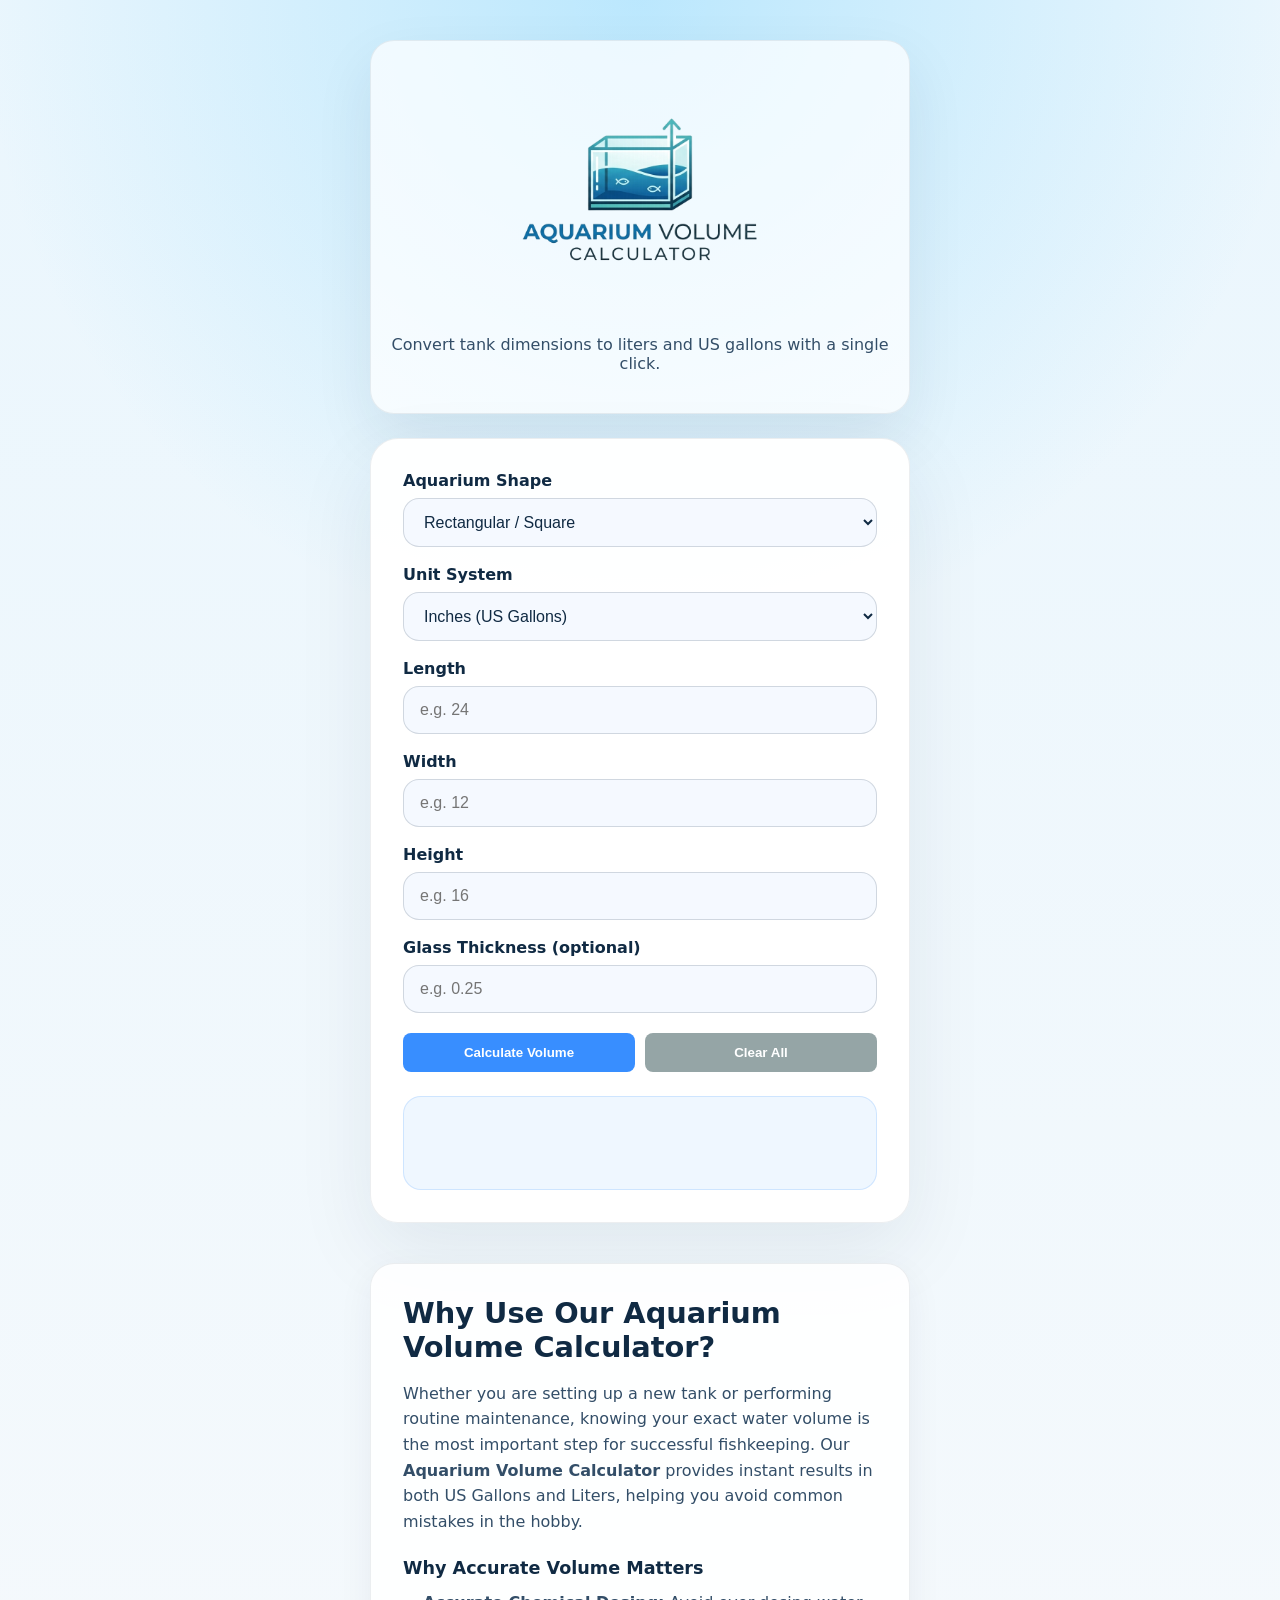
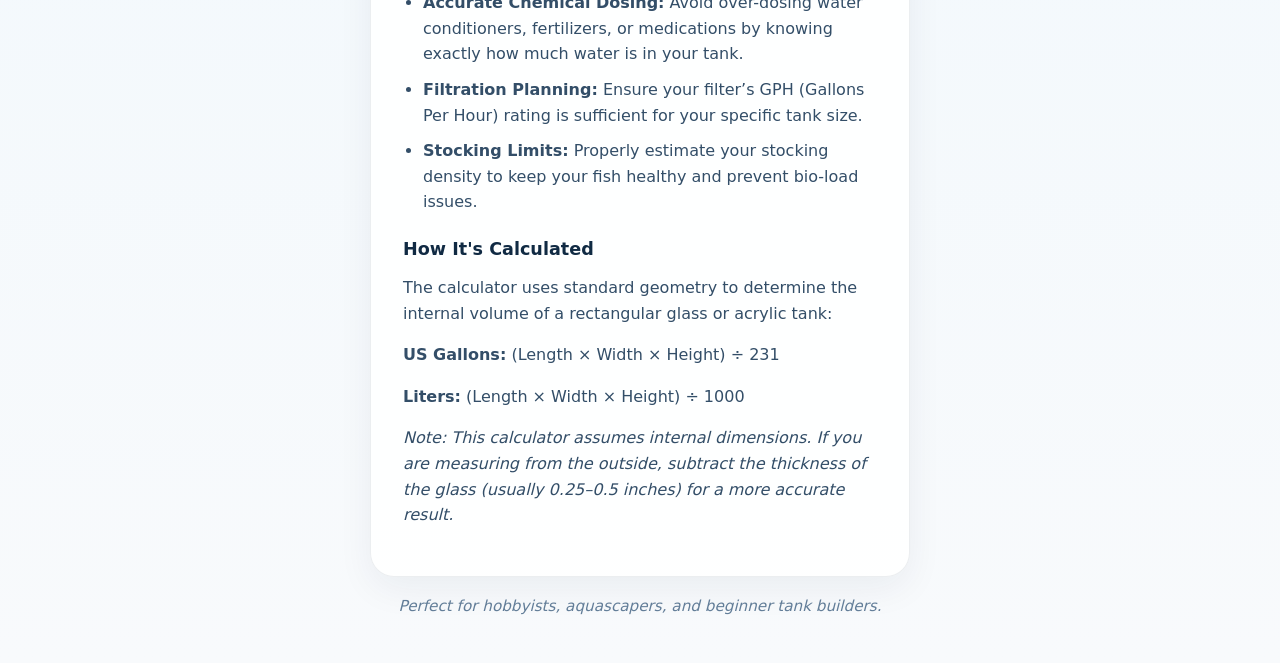
==== index.html @ 4af8f223 "Add files via upload" ====
﻿<!DOCTYPE html>
<html lang="en">
<head>
    <meta charset="UTF-8">
    <meta name="viewport" content="width=device-width, initial-scale=1.0">
    <title>Aquarium Volume Calculator: Liters & US Gallons | Fish Tank Size</title>
    <meta name="description" content="Use this fast, accurate aquarium volume calculator to find your fish tank size in both Liters and US Gallons. Perfect for planning water changes and stocking.">
    <link rel="stylesheet" href="./styles.css">
    <link rel="icon" href="./assets/favicon/favicon.png" type="image/png">
</head>
<body>
    <div class="page-shell">
        <header class="hero">
            <img class="logo" src="./assets/Logo/Logo.png" alt="Fish Tank Size Logo">
            <p>Convert tank dimensions to liters and US gallons with a single click.</p>
        </header>

        <section class="card">
            <div class="form-group">
                <label for="shape">Aquarium Shape</label>
                <select id="shape" aria-label="Aquarium Shape">
                    <option value="rectangular">Rectangular / Square</option>
                    <option value="cylinder">Cylinder</option>
                    <option value="corner">Corner Tank</option>
                    <option value="bowl">Bowl / Sphere (Half)</option>
                </select>
            </div>
            <div class="form-group">
                <label for="unit">Unit System</label>
                <select id="unit" aria-label="Unit System">
                    <option value="inches">Inches (US Gallons)</option>
                    <option value="cm">Centimeters (Liters)</option>
                </select>
            </div>
            <div id="inputs-rectangular">
                <div class="form-group"><label>Length</label><input type="number" id="rect-l" placeholder="e.g. 24"></div>
                <div class="form-group"><label>Width</label><input type="number" id="rect-w" placeholder="e.g. 12"></div>
                <div class="form-group"><label>Height</label><input type="number" id="rect-h" placeholder="e.g. 16"></div>
            </div>

            <div id="inputs-cylinder" style="display:none;">
                <div class="form-group"><label>Diameter</label><input type="number" id="cyl-d" placeholder="e.g. 12"></div>
                <div class="form-group"><label>Height</label><input type="number" id="cyl-h" placeholder="e.g. 16"></div>
            </div>

            <div id="inputs-corner" style="display:none;">
                <div class="form-group"><label>Radius (Side Length)</label><input type="number" id="corn-r" placeholder="e.g. 12"></div>
                <div class="form-group"><label>Height</label><input type="number" id="corn-h" placeholder="e.g. 16"></div>
            </div>

            <div id="inputs-bowl" style="display:none;">
                <div class="form-group"><label>Diameter</label><input type="number" id="bowl-d" placeholder="e.g. 12"></div>
            </div>

            <div class="form-group">
                <label for="thickness">Glass Thickness (optional)</label>
                <input type="number" id="glass-thickness" placeholder="e.g. 0.25" min="0" step="0.01">
            </div>

            <div class="button-row">
                <button type="button" class="btn-calculate" onclick="calculate()">Calculate Volume</button>
                <button type="button" class="btn-clear" onclick="clearAll()">Clear All</button>
            </div>
            
            <div id="result" aria-live="polite"></div>
        </section>
        
        <section class="content-glue">
            <h2>Why Use Our Aquarium Volume Calculator?</h2>
            <p>Whether you are setting up a new tank or performing routine maintenance, knowing your exact water volume is the most important step for successful fishkeeping. Our <strong>Aquarium Volume Calculator</strong> provides instant results in both US Gallons and Liters, helping you avoid common mistakes in the hobby.</p>

            <h3>Why Accurate Volume Matters</h3>
            <ul>
                <li><strong>Accurate Chemical Dosing:</strong> Avoid over-dosing water conditioners, fertilizers, or medications by knowing exactly how much water is in your tank.</li>
                <li><strong>Filtration Planning:</strong> Ensure your filter’s GPH (Gallons Per Hour) rating is sufficient for your specific tank size.</li>
                <li><strong>Stocking Limits:</strong> Properly estimate your stocking density to keep your fish healthy and prevent bio-load issues.</li>
            </ul>

            <h3>How It's Calculated</h3>
            <p>The calculator uses standard geometry to determine the internal volume of a rectangular glass or acrylic tank:</p>
            <p><strong>US Gallons:</strong> (Length × Width × Height) ÷ 231</p>
            <p><strong>Liters:</strong> (Length × Width × Height) ÷ 1000</p>
            <p><em>Note: This calculator assumes internal dimensions. If you are measuring from the outside, subtract the thickness of the glass (usually 0.25–0.5 inches) for a more accurate result.</p>
        </section>

        <footer class="footer-note">Perfect for hobbyists, aquascapers, and beginner tank builders.</footer>
    </div>

    <script src="./script.js"></script>
</body>
</html>
---- styles.css ----
﻿body {
    margin: 0;
    min-height: 100vh;
    font-family: Inter, system-ui, sans-serif;
    color: #102a43;
    background: radial-gradient(circle at top, rgba(66, 194, 255, 0.28), transparent 28%),
                linear-gradient(180deg, #eaf6fd 0%, #f8fafc 100%);
}

.page-shell {
    max-width: 540px;
    margin: 0 auto;
    padding: 40px 24px 48px;
}

.hero {
    text-align: center;
    padding: 12px 20px 24px 20px;
    margin-bottom: 24px;
    background: rgba(255, 255, 255, 0.72);
    border: 1px solid rgba(16, 42, 67, 0.08);
    border-radius: 24px;
    box-shadow: 0 24px 60px rgba(16, 42, 67, 0.08);
}

.logo {
    display: block;
    max-width: 100%;
    height: auto;
    margin: 0 auto;
    object-fit: contain;
}

.hero p {
    margin-top: 10px;
    color: #334e68;
    font-size: 1rem;
}

.card {
    background: rgba(255, 255, 255, 0.96);
    border: 1px solid rgba(16, 42, 67, 0.08);
    border-radius: 28px;
    padding: 32px;
    box-shadow: 0 28px 80px rgba(16, 42, 67, 0.08);
}

.form-group {
    margin-bottom: 18px;
}

label {
    display: block;
    margin-bottom: 8px;
    font-weight: 700;
    color: #102a43;
}

input,
select {
    width: 100%;
    padding: 14px 16px;
    border: 1px solid rgba(16, 42, 67, 0.16);
    border-radius: 16px;
    background: #f5f9ff;
    color: #102a43;
    font-size: 1rem;
    box-sizing: border-box;
    transition: border-color 0.2s ease, box-shadow 0.2s ease;
}

input:focus,
select:focus {
    outline: none;
    border-color: #3f8cff;
    box-shadow: 0 0 0 4px rgba(56, 142, 255, 0.15);
}

.button-row {
    display: flex;
    gap: 10px;
    margin-top: 20px;
}

.btn-calculate {
    flex: 1;
    padding: 12px;
    background-color: #388eff;
    color: white;
    border: none;
    border-radius: 8px;
    font-weight: 600;
    cursor: pointer;
}

.btn-clear {
    flex: 1;
    padding: 12px;
    background-color: #95a5a6;
    color: white;
    border: none;
    border-radius: 8px;
    font-weight: 600;
    cursor: pointer;
}

.btn-calculate:hover {
    background-color: #2d73cc;
}

.btn-clear:hover {
    background-color: #7f8c8d;
}

#result {
    margin-top: 24px;
    padding: 18px 16px;
    border-radius: 18px;
    border: 1px solid rgba(56, 142, 255, 0.18);
    background: #eff7ff;
    color: #0d3a6d;
    font-size: 1.1rem;
    text-align: center;
    min-height: 56px;
    display: flex;
    align-items: center;
    justify-content: center;
}

.content-glue {
    margin-top: 40px;
    padding: 32px;
    background: rgba(255, 255, 255, 0.88);
    border: 1px solid rgba(16, 42, 67, 0.08);
    border-radius: 24px;
    box-shadow: 0 12px 36px rgba(16, 42, 67, 0.06);
}

.content-glue h2 {
    margin-top: 0;
    margin-bottom: 16px;
    font-size: clamp(1.5rem, 4vw, 1.8rem);
    line-height: 1.2;
    color: #102a43;
}

.content-glue h3 {
    margin-top: 24px;
    margin-bottom: 12px;
    font-size: 1.1rem;
    color: #102a43;
}

.content-glue p {
    margin-bottom: 16px;
    line-height: 1.6;
    color: #334e68;
}

.content-glue ul {
    margin: 0 0 16px 20px;
    padding: 0;
    list-style: disc;
}

.content-glue li {
    margin-bottom: 10px;
    line-height: 1.6;
    color: #334e68;
}

.footer-note {
    margin-top: 20px;
    text-align: center;
    color: #627d98;
    font-size: 0.95rem;
}

@media (max-width: 520px) {
    .page-shell {
        padding: 24px 18px 32px;
    }

    .card {
        padding: 26px;
    }

    .content-glue {
        margin-top: 28px;
        padding: 22px;
    }

    .content-glue h2 {
        font-size: 1.3rem;
    }

    .content-glue h3 {
        font-size: 1rem;
    }
}

.hidden {
    display: none !important;
}
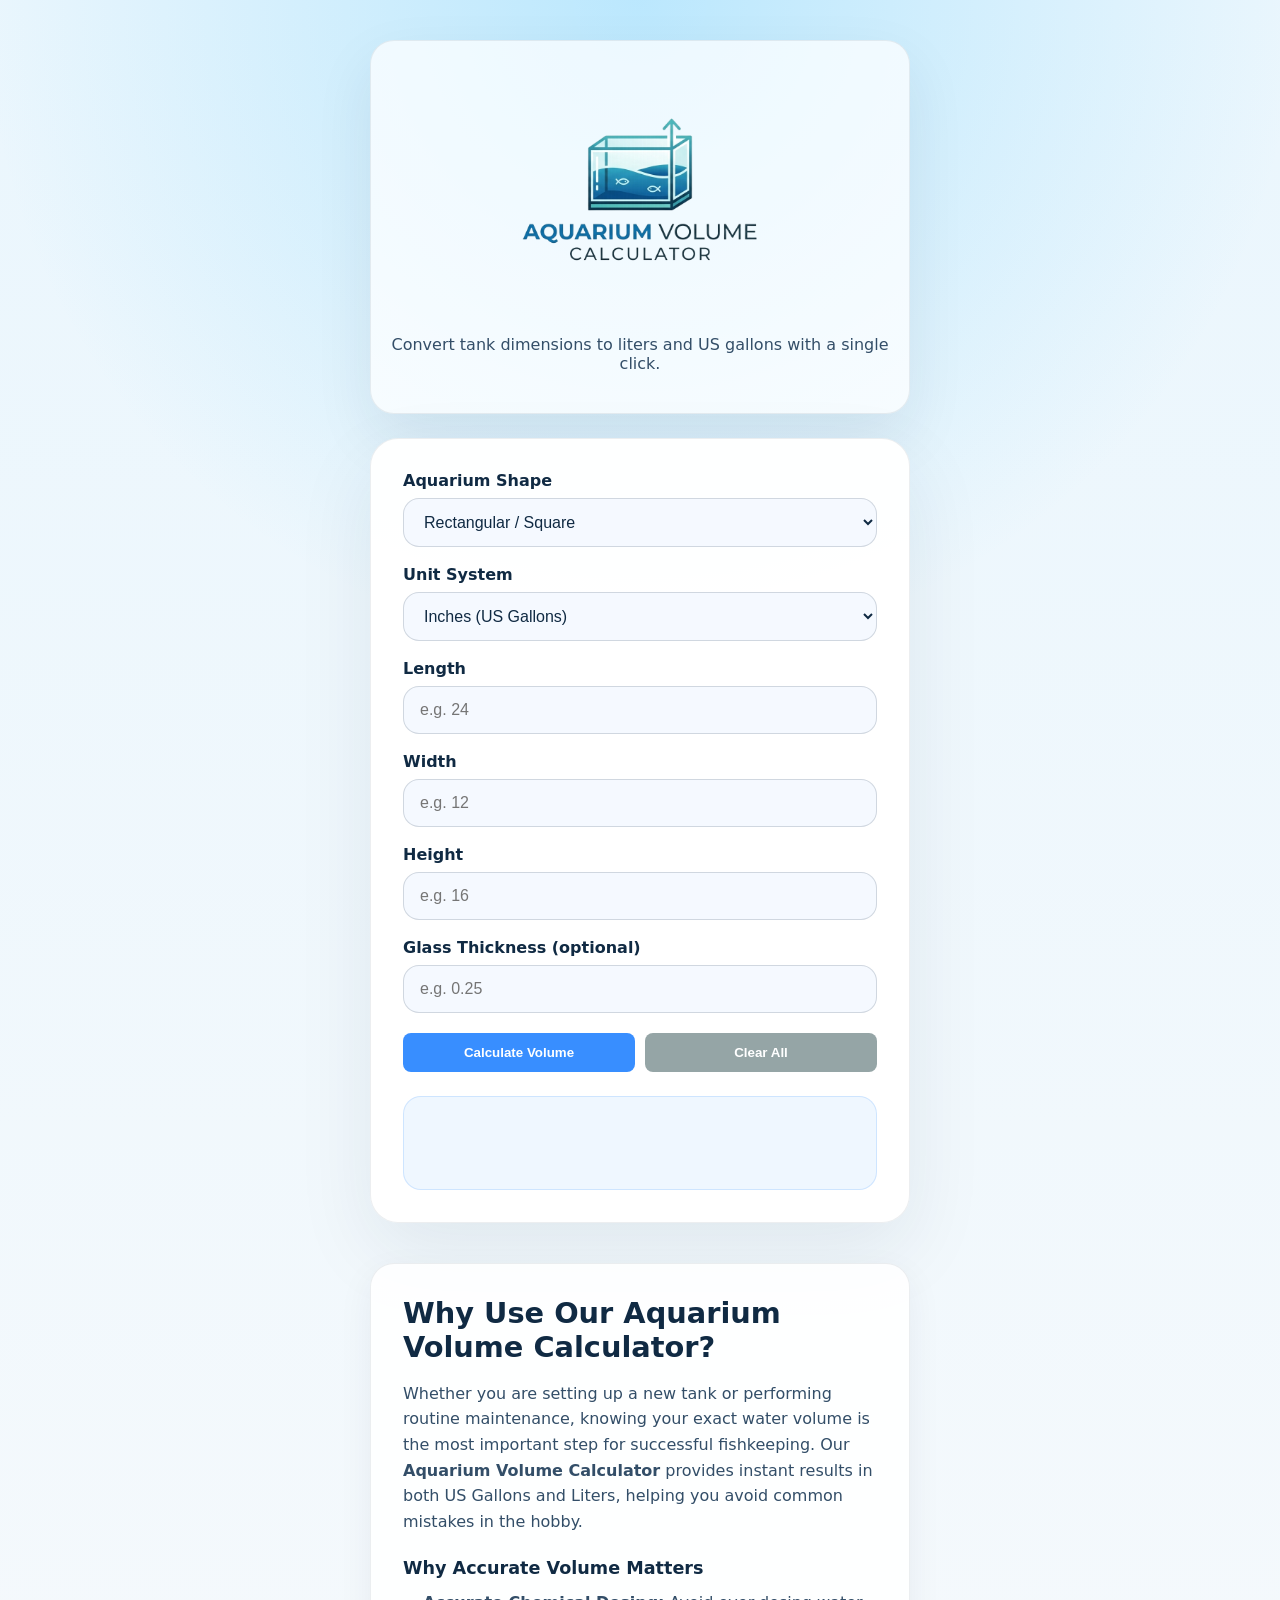
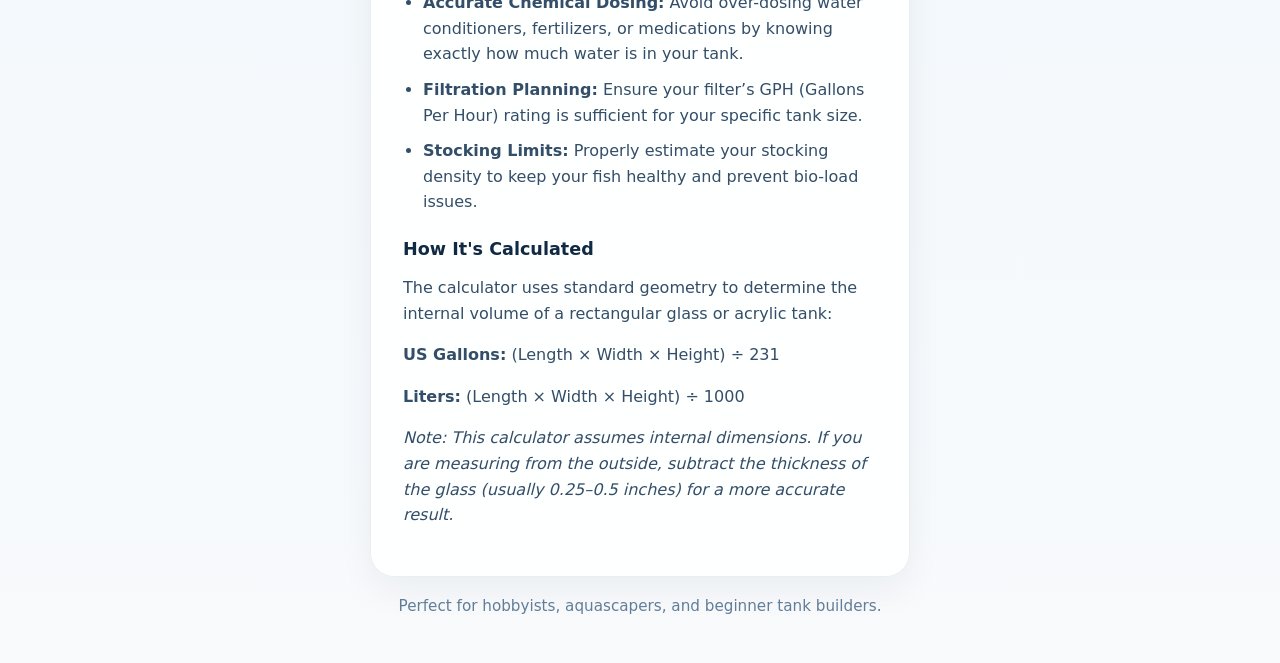
==== commit 9d9a9563: "Fix HTML tag closure for note paragraph" ====
--- a/index.html
+++ b/index.html
@@ -6,7 +6,7 @@
     <title>Aquarium Volume Calculator: Liters & US Gallons | Fish Tank Size</title>
     <meta name="description" content="Use this fast, accurate aquarium volume calculator to find your fish tank size in both Liters and US Gallons. Perfect for planning water changes and stocking.">
     <link rel="stylesheet" href="./styles.css">
-    <link rel="icon" href="./assets/favicon/favicon.png" type="image/png">
+    <link rel="icon" href="./assets/favicon/favicon-48x48.png" type="image/png">
 </head>
 <body>
     <div class="page-shell">
@@ -18,7 +18,7 @@
         <section class="card">
             <div class="form-group">
                 <label for="shape">Aquarium Shape</label>
-                <select id="shape" aria-label="Aquarium Shape">
+                <select id="shape" aria-label="Aquarium Shape" onchange="updateVisibility()">
                     <option value="rectangular">Rectangular / Square</option>
                     <option value="cylinder">Cylinder</option>
                     <option value="corner">Corner Tank</option>
@@ -33,23 +33,47 @@
                 </select>
             </div>
             <div id="inputs-rectangular">
-                <div class="form-group"><label>Length</label><input type="number" id="rect-l" placeholder="e.g. 24"></div>
-                <div class="form-group"><label>Width</label><input type="number" id="rect-w" placeholder="e.g. 12"></div>
-                <div class="form-group"><label>Height</label><input type="number" id="rect-h" placeholder="e.g. 16"></div>
+                <div class="form-group">
+                    <label for="rect-l">Length</label>
+                    <input type="number" id="rect-l" placeholder="e.g. 24">
+                </div>
+                <div class="form-group">
+                    <label for="rect-w">Width</label>
+                    <input type="number" id="rect-w" placeholder="e.g. 12">
+                </div>
+                <div class="form-group">
+                    <label for="rect-h">Height</label>
+                    <input type="number" id="rect-h" placeholder="e.g. 16" min="0" step="0.01">
+                </div>
             </div>
 
-            <div id="inputs-cylinder" style="display:none;">
-                <div class="form-group"><label>Diameter</label><input type="number" id="cyl-d" placeholder="e.g. 12"></div>
-                <div class="form-group"><label>Height</label><input type="number" id="cyl-h" placeholder="e.g. 16"></div>
+            <div id="inputs-cylinder" class="hidden">
+                <div class="form-group">
+                    <label for="cyl-d">Diameter</label>
+                    <input type="number" id="cyl-d" placeholder="e.g. 12" min="0" step="0.01">
+                </div>
+                <div class="form-group">
+                    <label for="cyl-h">Height</label>
+                    <input type="number" id="cyl-h" placeholder="e.g. 16" min="0" step="0.01">
+                </div>
             </div>
 
-            <div id="inputs-corner" style="display:none;">
-                <div class="form-group"><label>Radius (Side Length)</label><input type="number" id="corn-r" placeholder="e.g. 12"></div>
-                <div class="form-group"><label>Height</label><input type="number" id="corn-h" placeholder="e.g. 16"></div>
+            <div id="inputs-corner" class="hidden">
+                <div class="form-group">
+                    <label for="corn-r">Radius (Side Length)</label>
+                    <input type="number" id="corn-r" placeholder="e.g. 12" min="0" step="0.01">
+                </div>
+                <div class="form-group">
+                    <label for="corn-h">Height</label>
+                    <input type="number" id="corn-h" placeholder="e.g. 16" min="0" step="0.01">
+                </div>
             </div>
 
-            <div id="inputs-bowl" style="display:none;">
-                <div class="form-group"><label>Diameter</label><input type="number" id="bowl-d" placeholder="e.g. 12"></div>
+            <div id="inputs-bowl" class="hidden">
+                <div class="form-group">
+                    <label for="bowl-d">Diameter</label>
+                    <input type="number" id="bowl-d" placeholder="e.g. 12" min="0" step="0.01">
+                </div>
             </div>
 
             <div class="form-group">
@@ -80,7 +104,7 @@
             <p>The calculator uses standard geometry to determine the internal volume of a rectangular glass or acrylic tank:</p>
             <p><strong>US Gallons:</strong> (Length × Width × Height) ÷ 231</p>
             <p><strong>Liters:</strong> (Length × Width × Height) ÷ 1000</p>
-            <p><em>Note: This calculator assumes internal dimensions. If you are measuring from the outside, subtract the thickness of the glass (usually 0.25–0.5 inches) for a more accurate result.</p>
+            <p><em>Note: This calculator assumes internal dimensions. If you are measuring from the outside, subtract the thickness of the glass (usually 0.25–0.5 inches) for a more accurate result.</em></p>
         </section>
 
         <footer class="footer-note">Perfect for hobbyists, aquascapers, and beginner tank builders.</footer>
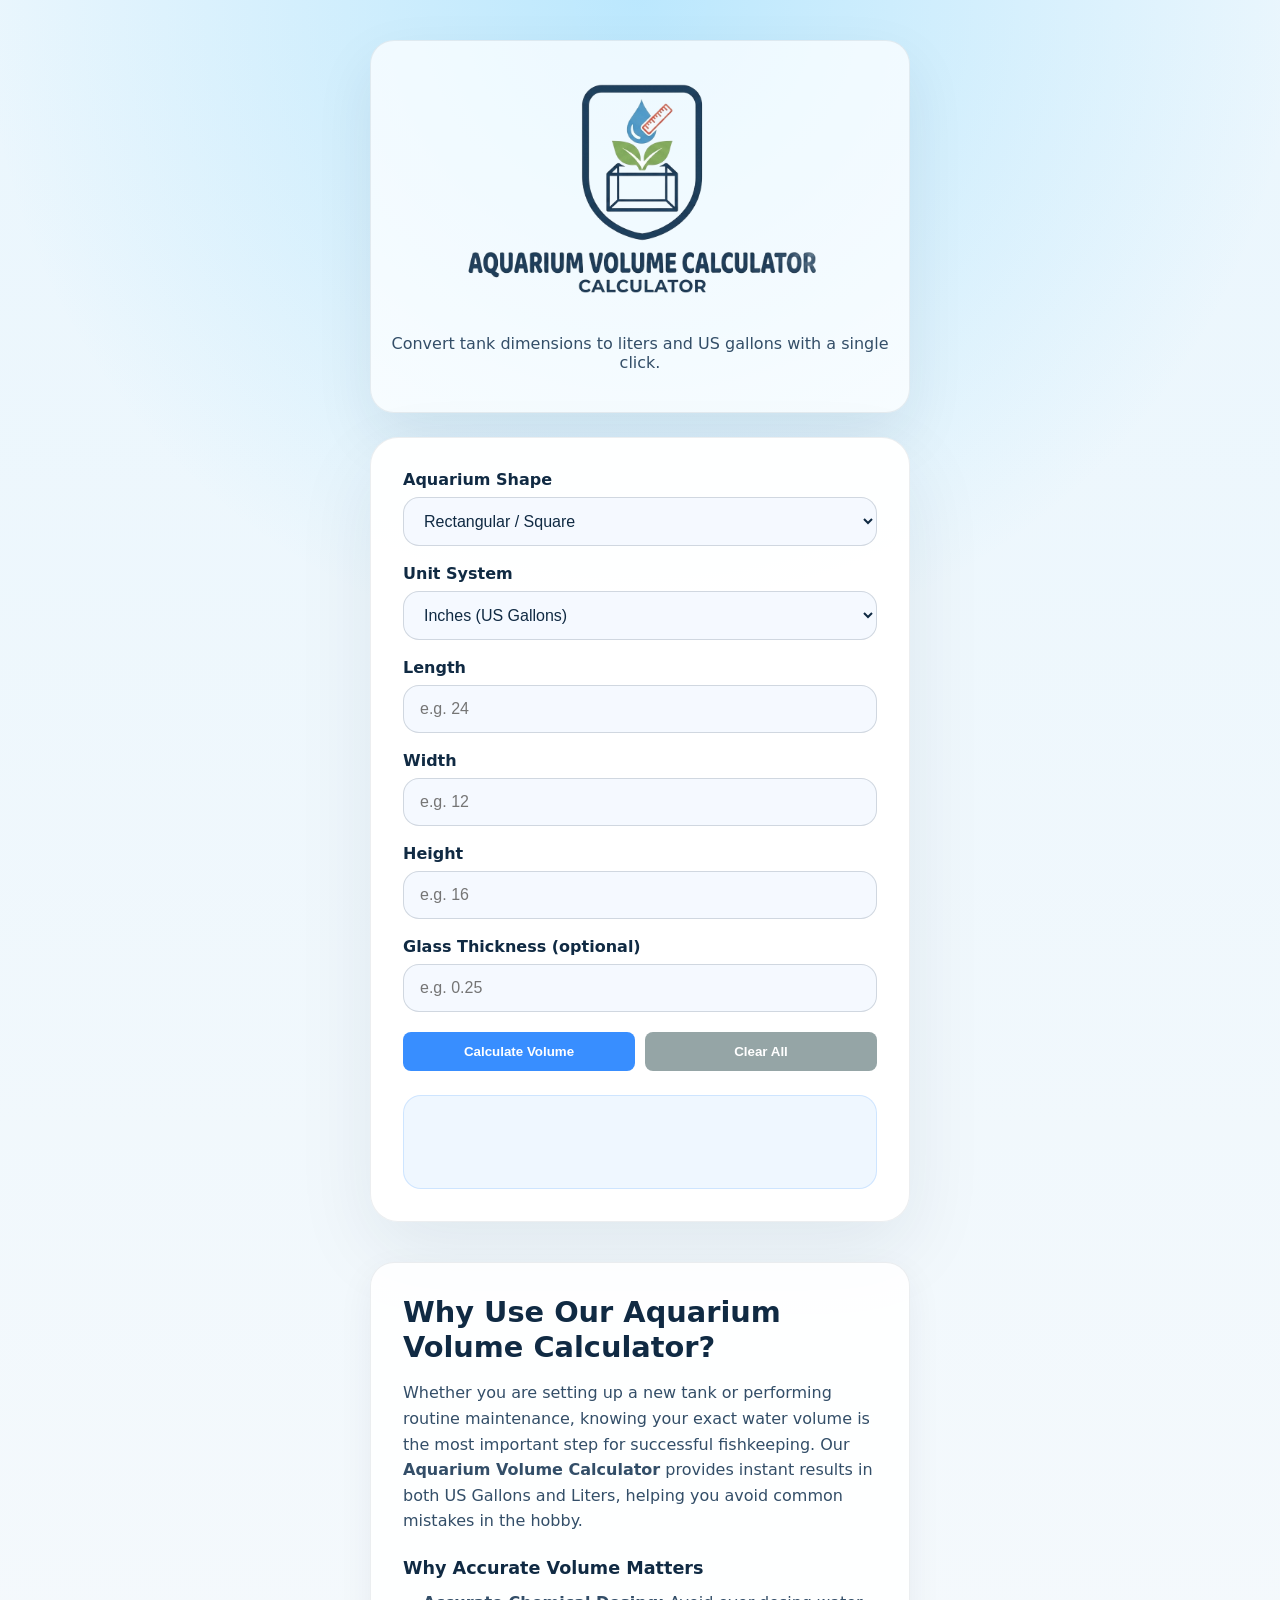
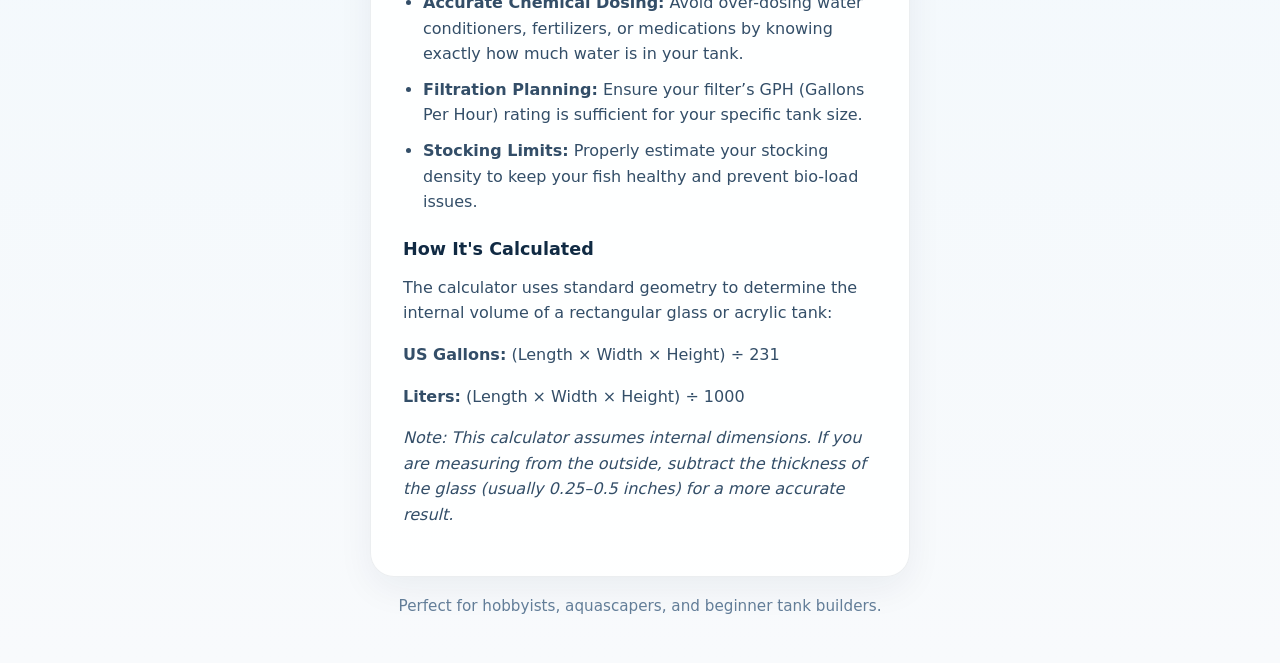
==== commit 9bc8bed2: "Update favicon and logo image paths in index.html" ====
--- a/index.html
+++ b/index.html
@@ -6,12 +6,12 @@
     <title>Aquarium Volume Calculator: Liters & US Gallons | Fish Tank Size</title>
     <meta name="description" content="Use this fast, accurate aquarium volume calculator to find your fish tank size in both Liters and US Gallons. Perfect for planning water changes and stocking.">
     <link rel="stylesheet" href="./styles.css">
-    <link rel="icon" href="./assets/favicon/favicon-48x48.png" type="image/png">
+    <link rel="icon" href="./assets/favicon/favicon-48x48-new.png" type="image/png">
 </head>
 <body>
     <div class="page-shell">
         <header class="hero">
-            <img class="logo" src="./assets/Logo/Logo.png" alt="Fish Tank Size Logo">
+            <img class="logo" src="./assets/Logo/logo-new.png" alt="Fish Tank Size Logo">
             <p>Convert tank dimensions to liters and US gallons with a single click.</p>
         </header>
 
